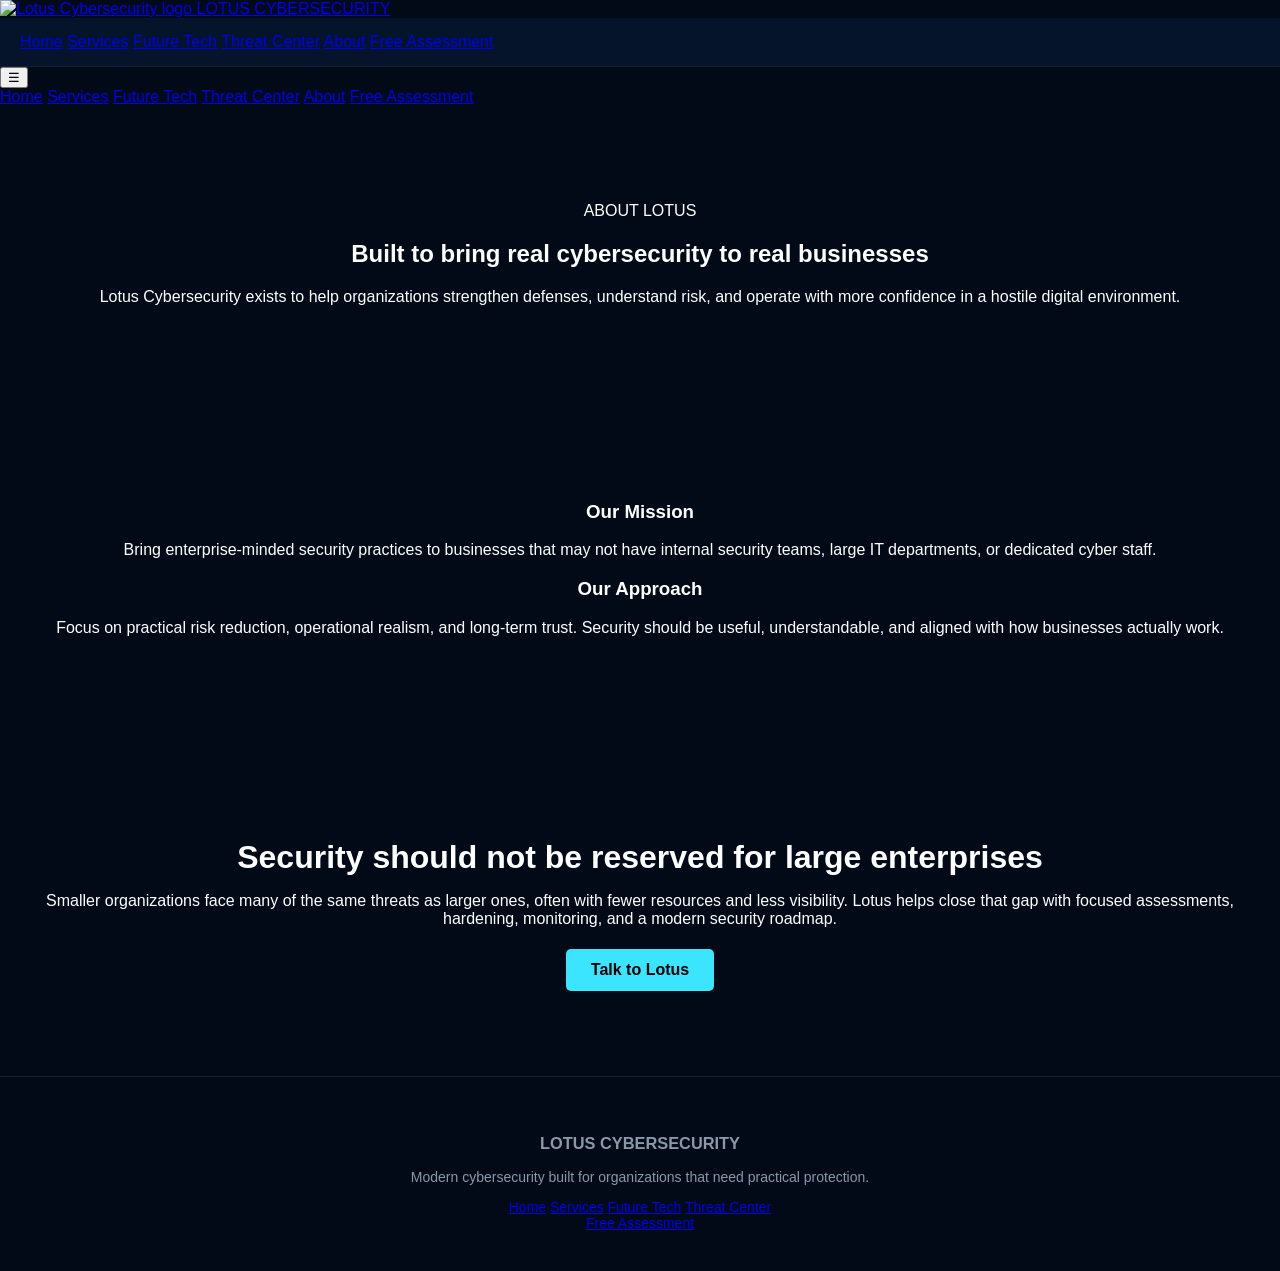
==== about.html @ b3752044 "Add about.html with company information" ====
<!DOCTYPE html>
<html lang="en">
<head>
  <meta charset="UTF-8" />
  <meta name="viewport" content="width=device-width, initial-scale=1.0" />
  <title>Lotus Cybersecurity | About</title>
  <link rel="stylesheet" href="style.css" />
</head>
<body>
  <div class="grid-bg"></div>

  <header class="site-header">
    <div class="container nav-wrap">
      <a href="index.html" class="brand">
        <img src="logo.png" alt="Lotus Cybersecurity logo" class="brand-logo" />
        <span>LOTUS CYBERSECURITY</span>
      </a>

      <nav class="site-nav">
        <a href="index.html">Home</a>
        <a href="services.html">Services</a>
        <a href="future-tech.html">Future Tech</a>
        <a href="threat-center.html">Threat Center</a>
        <a href="about.html" class="active">About</a>
        <a href="contact.html" class="nav-cta">Free Assessment</a>
      </nav>

      <button class="menu-toggle" id="menuToggle" aria-label="Toggle menu">☰</button>
    </div>

    <div class="mobile-nav" id="mobileNav">
      <a href="index.html">Home</a>
      <a href="services.html">Services</a>
      <a href="future-tech.html">Future Tech</a>
      <a href="threat-center.html">Threat Center</a>
      <a href="about.html">About</a>
      <a href="contact.html">Free Assessment</a>
    </div>
  </header>

  <main class="page-main">
    <section class="page-hero">
      <div class="container">
        <p class="eyebrow">ABOUT LOTUS</p>
        <h1>Built to bring real cybersecurity to real businesses</h1>
        <p class="page-copy">
          Lotus Cybersecurity exists to help organizations strengthen defenses, understand risk,
          and operate with more confidence in a hostile digital environment.
        </p>
      </div>
    </section>

    <section class="section">
      <div class="container card-grid two">
        <div class="glass info-card">
          <h3>Our Mission</h3>
          <p>
            Bring enterprise-minded security practices to businesses that may not have internal security teams,
            large IT departments, or dedicated cyber staff.
          </p>
        </div>

        <div class="glass info-card">
          <h3>Our Approach</h3>
          <p>
            Focus on practical risk reduction, operational realism, and long-term trust. Security should be useful,
            understandable, and aligned with how businesses actually work.
          </p>
        </div>
      </div>
    </section>

    <section class="section alt-section">
      <div class="container">
        <div class="glass cta-box">
          <h2>Security should not be reserved for large enterprises</h2>
          <p>
            Smaller organizations face many of the same threats as larger ones, often with fewer resources and less visibility.
            Lotus helps close that gap with focused assessments, hardening, monitoring, and a modern security roadmap.
          </p>
          <a href="contact.html" class="btn btn-primary">Talk to Lotus</a>
        </div>
      </div>
    </section>
  </main>

  <footer class="site-footer">
    <div class="container footer-grid">
      <div>
        <h3>LOTUS CYBERSECURITY</h3>
        <p>Modern cybersecurity built for organizations that need practical protection.</p>
      </div>
      <div>
        <a href="index.html">Home</a>
        <a href="services.html">Services</a>
        <a href="future-tech.html">Future Tech</a>
        <a href="threat-center.html">Threat Center</a>
      </div>
      <div>
        <a href="contact.html">Free Assessment</a>
      </div>
    </div>
  </footer>

  <script src="script.js"></script>
</body>
</html>
---- style.css ----
body{
margin:0;
font-family:Arial, Helvetica, sans-serif;
background:#020a17;
color:white;
}

canvas{
position:fixed;
top:0;
left:0;
z-index:-1;
}

nav{
background:#05142a;
padding:15px 20px;
border-bottom:1px solid #123;
}

.nav-container{
display:flex;
justify-content:space-between;
align-items:center;
max-width:1200px;
margin:auto;
}

.logo{
display:flex;
align-items:center;
gap:10px;
font-weight:bold;
}

.logo img{
width:40px;
}

.nav-links a{
margin-left:20px;
color:#9fdcff;
text-decoration:none;
font-size:15px;
}

.nav-links a:hover{
color:white;
}

.hero{
padding:120px 20px;
}

.hero-content{
display:flex;
align-items:center;
justify-content:center;
max-width:1200px;
margin:auto;
gap:60px;
flex-wrap:wrap;
}

.hero-text{
max-width:550px;
}

.hero h1{
font-size:50px;
margin-bottom:20px;
line-height:1.1;
}

.hero p{
font-size:20px;
color:#bcdcff;
line-height:1.6;
}

.hero-buttons{
margin-top:30px;
}

.hero-image img{
width:380px;
filter:drop-shadow(0 0 30px rgba(59,228,255,0.35));
}

.btn{
background:#3be4ff;
padding:12px 25px;
color:black;
text-decoration:none;
border-radius:5px;
margin:5px;
font-weight:bold;
display:inline-block;
}

.btn:hover{
background:#6ef0ff;
}

.btn-outline{
border:1px solid #3be4ff;
padding:12px 25px;
color:#3be4ff;
text-decoration:none;
border-radius:5px;
display:inline-block;
}

.btn-outline:hover{
background:#3be4ff;
color:black;
}

section{
padding:80px 20px;
text-align:center;
}

section h2{
font-size:32px;
margin-bottom:10px;
}

.cards{
display:flex;
flex-wrap:wrap;
justify-content:center;
gap:20px;
margin-top:40px;
}

.card{
background:#081b33;
padding:30px;
border-radius:10px;
width:280px;
border:1px solid rgba(100,200,255,0.05);
}

.card:hover{
border-color:#3be4ff;
transform:translateY(-5px);
}

.price{
font-size:28px;
color:#3be4ff;
margin:10px 0;
}

.card ul{
list-style:none;
padding:0;
margin-top:15px;
}

.card li{
margin:10px 0;
color:#bcdcff;
}

.blossom-text{
max-width:700px;
margin:auto;
color:#a9cfff;
line-height:1.6;
}

.blossom-img img{
width:340px;
margin-top:40px;
filter:drop-shadow(0 0 30px rgba(255,150,255,0.35));
}

footer{
padding:40px;
text-align:center;
color:#89a;
font-size:14px;
border-top:1px solid #123;
}

@media (max-width:900px){

.hero-content{
flex-direction:column;
text-align:center;
}

.hero h1{
font-size:36px;
}

.hero-image img{
width:280px;
}

.cards{
flex-direction:column;
align-items:center;
}

}
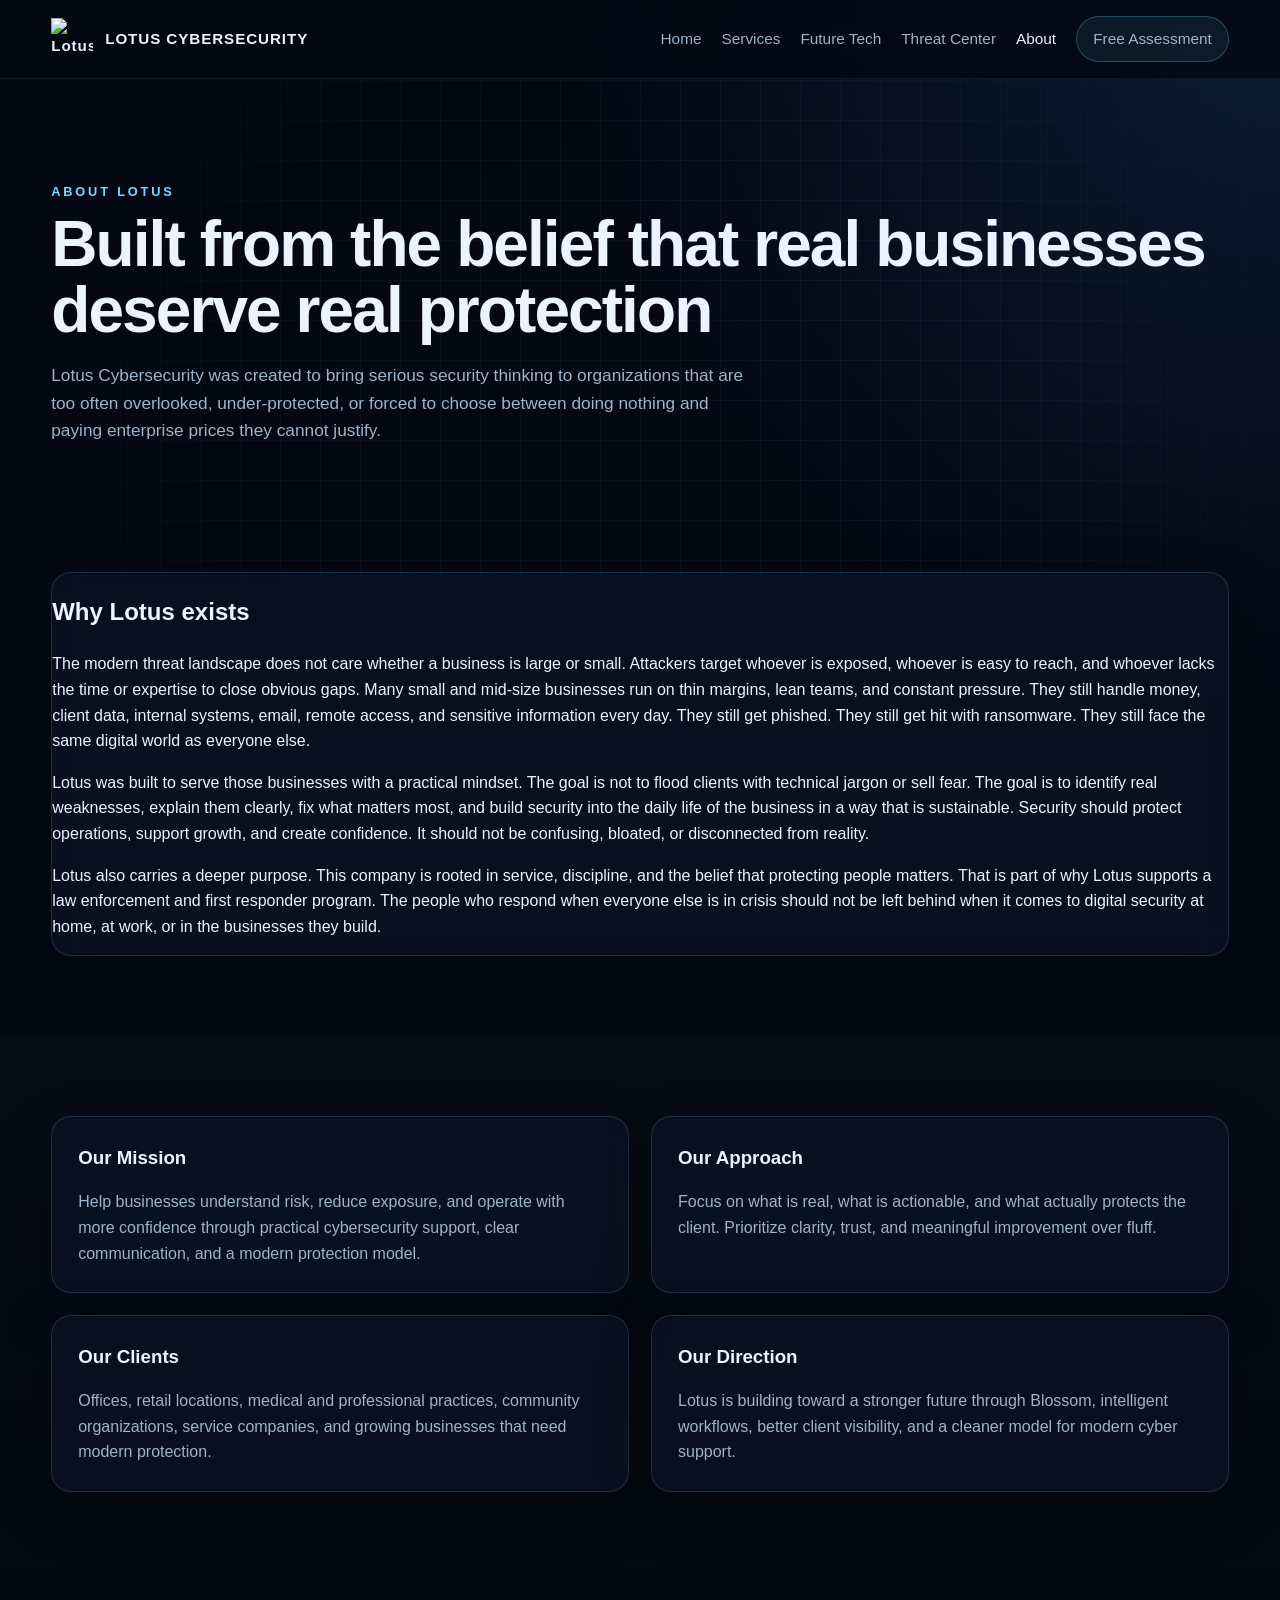
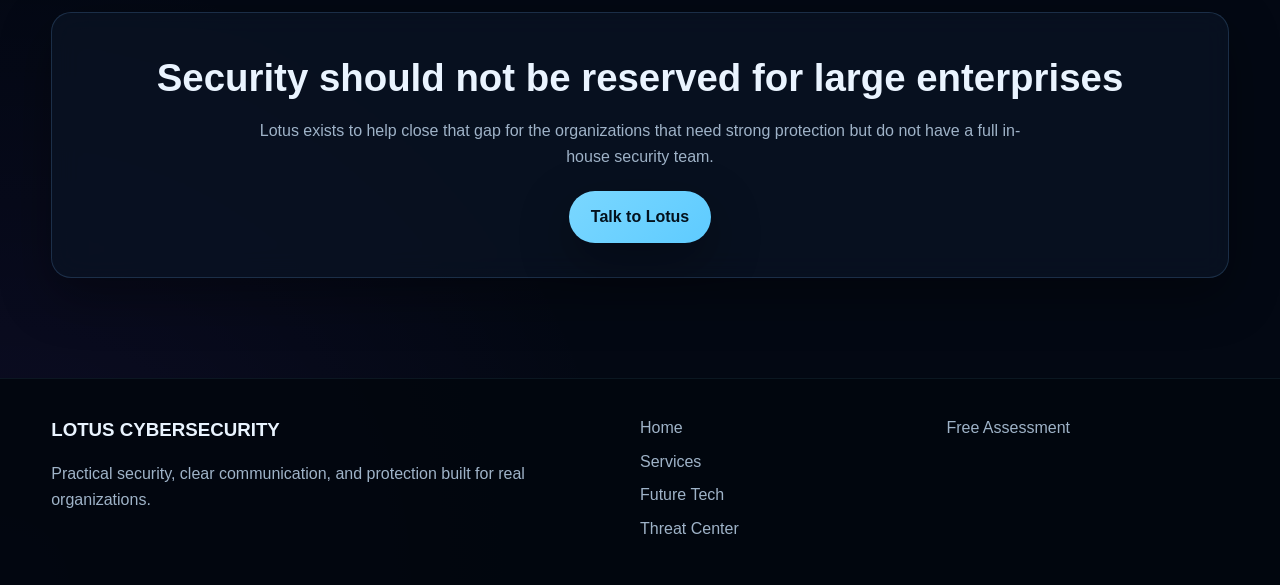
==== commit 54c19a30: "Revise About page content for clarity and focus Updated the content and structure of the About page " ====
--- a/about.html
+++ b/about.html
@@ -4,6 +4,7 @@
   <meta charset="UTF-8" />
   <meta name="viewport" content="width=device-width, initial-scale=1.0" />
   <title>Lotus Cybersecurity | About</title>
+  <meta name="description" content="About Lotus Cybersecurity, our mission, our approach, and why this company was built." />
   <link rel="stylesheet" href="style.css" />
 </head>
 <body>
@@ -42,41 +43,79 @@
     <section class="page-hero">
       <div class="container">
         <p class="eyebrow">ABOUT LOTUS</p>
-        <h1>Built to bring real cybersecurity to real businesses</h1>
+        <h1>Built from the belief that real businesses deserve real protection</h1>
         <p class="page-copy">
-          Lotus Cybersecurity exists to help organizations strengthen defenses, understand risk,
-          and operate with more confidence in a hostile digital environment.
+          Lotus Cybersecurity was created to bring serious security thinking to organizations that are too often overlooked,
+          under-protected, or forced to choose between doing nothing and paying enterprise prices they cannot justify.
         </p>
       </div>
     </section>
 
     <section class="section">
+      <div class="container">
+        <div class="glass about-story">
+          <h2>Why Lotus exists</h2>
+          <p>
+            The modern threat landscape does not care whether a business is large or small. Attackers target whoever is exposed,
+            whoever is easy to reach, and whoever lacks the time or expertise to close obvious gaps. Many small and mid-size businesses
+            run on thin margins, lean teams, and constant pressure. They still handle money, client data, internal systems, email,
+            remote access, and sensitive information every day. They still get phished. They still get hit with ransomware.
+            They still face the same digital world as everyone else.
+          </p>
+          <p>
+            Lotus was built to serve those businesses with a practical mindset. The goal is not to flood clients with technical jargon
+            or sell fear. The goal is to identify real weaknesses, explain them clearly, fix what matters most, and build security into
+            the daily life of the business in a way that is sustainable. Security should protect operations, support growth, and create confidence.
+            It should not be confusing, bloated, or disconnected from reality.
+          </p>
+          <p>
+            Lotus also carries a deeper purpose. This company is rooted in service, discipline, and the belief that protecting people matters.
+            That is part of why Lotus supports a law enforcement and first responder program. The people who respond when everyone else is in crisis
+            should not be left behind when it comes to digital security at home, at work, or in the businesses they build.
+          </p>
+        </div>
+      </div>
+    </section>
+
+    <section class="section alt-section">
       <div class="container card-grid two">
         <div class="glass info-card">
           <h3>Our Mission</h3>
           <p>
-            Bring enterprise-minded security practices to businesses that may not have internal security teams,
-            large IT departments, or dedicated cyber staff.
+            Help businesses understand risk, reduce exposure, and operate with more confidence through practical cybersecurity support,
+            clear communication, and a modern protection model.
           </p>
         </div>
 
         <div class="glass info-card">
           <h3>Our Approach</h3>
           <p>
-            Focus on practical risk reduction, operational realism, and long-term trust. Security should be useful,
-            understandable, and aligned with how businesses actually work.
+            Focus on what is real, what is actionable, and what actually protects the client. Prioritize clarity, trust, and meaningful improvement over fluff.
+          </p>
+        </div>
+
+        <div class="glass info-card">
+          <h3>Our Clients</h3>
+          <p>
+            Offices, retail locations, medical and professional practices, community organizations, service companies, and growing businesses that need modern protection.
+          </p>
+        </div>
+
+        <div class="glass info-card">
+          <h3>Our Direction</h3>
+          <p>
+            Lotus is building toward a stronger future through Blossom, intelligent workflows, better client visibility, and a cleaner model for modern cyber support.
           </p>
         </div>
       </div>
     </section>
 
-    <section class="section alt-section">
+    <section class="section cta-section">
       <div class="container">
         <div class="glass cta-box">
           <h2>Security should not be reserved for large enterprises</h2>
           <p>
-            Smaller organizations face many of the same threats as larger ones, often with fewer resources and less visibility.
-            Lotus helps close that gap with focused assessments, hardening, monitoring, and a modern security roadmap.
+            Lotus exists to help close that gap for the organizations that need strong protection but do not have a full in-house security team.
           </p>
           <a href="contact.html" class="btn btn-primary">Talk to Lotus</a>
         </div>
@@ -88,7 +127,7 @@
     <div class="container footer-grid">
       <div>
         <h3>LOTUS CYBERSECURITY</h3>
-        <p>Modern cybersecurity built for organizations that need practical protection.</p>
+        <p>Practical security, clear communication, and protection built for real organizations.</p>
       </div>
       <div>
         <a href="index.html">Home</a>
--- a/style.css
+++ b/style.css
@@ -1,208 +1,585 @@
+:root{
+  --bg:#030813;
+  --bg-soft:#07111f;
+  --panel:rgba(10,20,36,0.72);
+  --panel-strong:rgba(8,16,30,0.88);
+  --border:rgba(116, 190, 255, 0.18);
+  --text:#eaf4ff;
+  --muted:#9fb3c8;
+  --primary:#7ad7ff;
+  --primary-strong:#5ecbff;
+  --glow:0 0 25px rgba(122,215,255,0.22);
+  --radius:20px;
+  --shadow:0 18px 50px rgba(0,0,0,0.35);
+}
+
+*{
+  box-sizing:border-box;
+}
+
+html{
+  scroll-behavior:smooth;
+}
+
 body{
-margin:0;
-font-family:Arial, Helvetica, sans-serif;
-background:#020a17;
-color:white;
-}
-
-canvas{
-position:fixed;
-top:0;
-left:0;
-z-index:-1;
-}
-
-nav{
-background:#05142a;
-padding:15px 20px;
-border-bottom:1px solid #123;
-}
-
-.nav-container{
-display:flex;
-justify-content:space-between;
-align-items:center;
-max-width:1200px;
-margin:auto;
-}
-
-.logo{
-display:flex;
-align-items:center;
-gap:10px;
-font-weight:bold;
-}
-
-.logo img{
-width:40px;
-}
-
-.nav-links a{
-margin-left:20px;
-color:#9fdcff;
-text-decoration:none;
-font-size:15px;
-}
-
-.nav-links a:hover{
-color:white;
+  margin:0;
+  font-family:Arial, Helvetica, sans-serif;
+  color:var(--text);
+  background:
+    radial-gradient(circle at top right, rgba(71, 168, 255, 0.12), transparent 28%),
+    radial-gradient(circle at bottom left, rgba(132, 71, 255, 0.08), transparent 25%),
+    var(--bg);
+  line-height:1.6;
+  position:relative;
+  overflow-x:hidden;
+}
+
+.grid-bg{
+  position:fixed;
+  inset:0;
+  background-image:
+    linear-gradient(rgba(122,215,255,0.05) 1px, transparent 1px),
+    linear-gradient(90deg, rgba(122,215,255,0.05) 1px, transparent 1px);
+  background-size:40px 40px;
+  mask-image:radial-gradient(circle at center, black 35%, transparent 100%);
+  pointer-events:none;
+  z-index:0;
+}
+
+.container{
+  width:min(1180px, 92%);
+  margin:0 auto;
+  position:relative;
+  z-index:1;
+}
+
+a{
+  color:inherit;
+  text-decoration:none;
+}
+
+img{
+  max-width:100%;
+  display:block;
+}
+
+.site-header{
+  position:sticky;
+  top:0;
+  z-index:1000;
+  background:rgba(3, 8, 19, 0.8);
+  backdrop-filter:blur(12px);
+  border-bottom:1px solid rgba(122,215,255,0.08);
+}
+
+.nav-wrap{
+  display:flex;
+  align-items:center;
+  justify-content:space-between;
+  min-height:78px;
+  gap:20px;
+}
+
+.brand{
+  display:flex;
+  align-items:center;
+  gap:12px;
+  font-weight:700;
+  letter-spacing:0.06em;
+  font-size:0.95rem;
+}
+
+.brand-logo{
+  width:42px;
+  height:42px;
+  object-fit:contain;
+}
+
+.site-nav{
+  display:flex;
+  align-items:center;
+  gap:20px;
+}
+
+.site-nav a{
+  color:var(--muted);
+  transition:0.25s ease;
+  font-size:0.96rem;
+}
+
+.site-nav a:hover,
+.site-nav a.active{
+  color:var(--text);
+}
+
+.nav-cta{
+  padding:10px 16px;
+  border:1px solid rgba(122,215,255,0.25);
+  border-radius:999px;
+  background:rgba(122,215,255,0.08);
+}
+
+.menu-toggle{
+  display:none;
+  background:none;
+  border:none;
+  color:var(--text);
+  font-size:1.7rem;
+  cursor:pointer;
+}
+
+.mobile-nav{
+  display:none;
+  flex-direction:column;
+  padding:0 4% 18px;
+  background:rgba(3,8,19,0.95);
+}
+
+.mobile-nav a{
+  padding:12px 0;
+  border-bottom:1px solid rgba(122,215,255,0.08);
+  color:var(--muted);
 }
 
 .hero{
-padding:120px 20px;
-}
-
-.hero-content{
-display:flex;
-align-items:center;
-justify-content:center;
-max-width:1200px;
-margin:auto;
-gap:60px;
-flex-wrap:wrap;
-}
-
-.hero-text{
-max-width:550px;
-}
-
-.hero h1{
-font-size:50px;
-margin-bottom:20px;
-line-height:1.1;
-}
-
-.hero p{
-font-size:20px;
-color:#bcdcff;
-line-height:1.6;
-}
-
-.hero-buttons{
-margin-top:30px;
-}
-
-.hero-image img{
-width:380px;
-filter:drop-shadow(0 0 30px rgba(59,228,255,0.35));
+  padding:100px 0 70px;
+}
+
+.hero-grid{
+  display:grid;
+  grid-template-columns:1.05fr 0.95fr;
+  gap:42px;
+  align-items:center;
+}
+
+.hero-text h1,
+.page-hero h1{
+  font-size:clamp(2.5rem, 5vw, 4.4rem);
+  line-height:1.03;
+  margin:0 0 18px;
+  letter-spacing:-0.03em;
+}
+
+.hero-copy,
+.page-copy{
+  color:var(--muted);
+  font-size:1.08rem;
+  max-width:700px;
+}
+
+.eyebrow{
+  color:var(--primary);
+  text-transform:uppercase;
+  letter-spacing:0.22em;
+  font-size:0.8rem;
+  margin-bottom:10px;
+  font-weight:700;
+}
+
+.hero-actions,
+.center-wrap{
+  margin-top:28px;
+}
+
+.hero-actions{
+  display:flex;
+  flex-wrap:wrap;
+  gap:14px;
 }
 
 .btn{
-background:#3be4ff;
-padding:12px 25px;
-color:black;
-text-decoration:none;
-border-radius:5px;
-margin:5px;
-font-weight:bold;
-display:inline-block;
-}
-
-.btn:hover{
-background:#6ef0ff;
-}
-
-.btn-outline{
-border:1px solid #3be4ff;
-padding:12px 25px;
-color:#3be4ff;
-text-decoration:none;
-border-radius:5px;
-display:inline-block;
-}
-
-.btn-outline:hover{
-background:#3be4ff;
-color:black;
-}
-
-section{
-padding:80px 20px;
-text-align:center;
-}
-
-section h2{
-font-size:32px;
-margin-bottom:10px;
-}
-
-.cards{
-display:flex;
-flex-wrap:wrap;
-justify-content:center;
-gap:20px;
-margin-top:40px;
-}
-
-.card{
-background:#081b33;
-padding:30px;
-border-radius:10px;
-width:280px;
-border:1px solid rgba(100,200,255,0.05);
-}
-
-.card:hover{
-border-color:#3be4ff;
-transform:translateY(-5px);
-}
-
-.price{
-font-size:28px;
-color:#3be4ff;
-margin:10px 0;
-}
-
-.card ul{
-list-style:none;
-padding:0;
-margin-top:15px;
-}
-
-.card li{
-margin:10px 0;
-color:#bcdcff;
-}
-
-.blossom-text{
-max-width:700px;
-margin:auto;
-color:#a9cfff;
-line-height:1.6;
-}
-
-.blossom-img img{
-width:340px;
-margin-top:40px;
-filter:drop-shadow(0 0 30px rgba(255,150,255,0.35));
-}
-
-footer{
-padding:40px;
-text-align:center;
-color:#89a;
-font-size:14px;
-border-top:1px solid #123;
-}
-
-@media (max-width:900px){
-
-.hero-content{
-flex-direction:column;
-text-align:center;
-}
-
-.hero h1{
-font-size:36px;
-}
-
-.hero-image img{
-width:280px;
-}
-
-.cards{
-flex-direction:column;
-align-items:center;
-}
-
-}
+  display:inline-flex;
+  align-items:center;
+  justify-content:center;
+  padding:13px 22px;
+  border-radius:999px;
+  font-weight:700;
+  transition:0.25s ease;
+  box-shadow:var(--shadow);
+}
+
+.btn-primary{
+  background:linear-gradient(135deg, var(--primary), var(--primary-strong));
+  color:#03111d;
+}
+
+.btn-primary:hover{
+  transform:translateY(-2px);
+  filter:brightness(1.06);
+}
+
+.btn-secondary{
+  border:1px solid rgba(122,215,255,0.24);
+  background:rgba(255,255,255,0.04);
+  color:var(--text);
+}
+
+.btn-secondary:hover{
+  transform:translateY(-2px);
+  background:rgba(255,255,255,0.07);
+}
+
+.glass{
+  background:var(--panel);
+  border:1px solid var(--border);
+  border-radius:var(--radius);
+  backdrop-filter:blur(14px);
+  box-shadow:var(--shadow);
+}
+
+.glow-border{
+  box-shadow:var(--shadow), var(--glow);
+}
+
+.hero-image-shell{
+  padding:14px;
+}
+
+.hero-image,
+.future-image{
+  width:100%;
+  border-radius:16px;
+  object-fit:cover;
+}
+
+.hero-stats{
+  display:flex;
+  flex-wrap:wrap;
+  gap:14px;
+  margin-top:32px;
+}
+
+.stat-card{
+  min-width:130px;
+  padding:16px;
+}
+
+.stat-number{
+  display:block;
+  font-size:1.35rem;
+  font-weight:700;
+}
+
+.stat-label{
+  display:block;
+  color:var(--muted);
+  font-size:0.95rem;
+}
+
+.section{
+  padding:80px 0;
+}
+
+.alt-section{
+  background:linear-gradient(180deg, rgba(255,255,255,0.015), rgba(255,255,255,0.005));
+}
+
+.section-head{
+  max-width:800px;
+  margin-bottom:34px;
+}
+
+.section-head h2{
+  margin:0 0 12px;
+  font-size:clamp(2rem, 3vw, 2.9rem);
+  line-height:1.12;
+}
+
+.section-head p{
+  color:var(--muted);
+  margin:0;
+}
+
+.card-grid{
+  display:grid;
+  gap:22px;
+}
+
+.card-grid.two{
+  grid-template-columns:repeat(2, minmax(0, 1fr));
+}
+
+.card-grid.three{
+  grid-template-columns:repeat(3, minmax(0, 1fr));
+}
+
+.info-card,
+.service-card,
+.preview-card{
+  padding:26px;
+}
+
+.info-card h3,
+.service-card h3,
+.preview-card h2,
+.preview-card h3{
+  margin-top:0;
+  margin-bottom:10px;
+}
+
+.info-card p,
+.service-card p,
+.preview-card p{
+  color:var(--muted);
+  margin-bottom:0;
+}
+
+.pill-grid{
+  display:flex;
+  flex-wrap:wrap;
+  gap:14px;
+}
+
+.pill{
+  padding:14px 18px;
+  border-radius:999px;
+  color:var(--text);
+}
+
+.preview-grid{
+  display:grid;
+  grid-template-columns:repeat(2, minmax(0, 1fr));
+  gap:22px;
+}
+
+.cta-section{
+  padding-top:40px;
+  padding-bottom:100px;
+}
+
+.cta-box{
+  padding:34px;
+  text-align:center;
+}
+
+.cta-box h2{
+  margin-top:0;
+  margin-bottom:10px;
+  font-size:clamp(2rem, 3vw, 3rem);
+}
+
+.cta-box p{
+  color:var(--muted);
+  max-width:780px;
+  margin:0 auto 22px;
+}
+
+.page-main{
+  padding-top:10px;
+}
+
+.page-hero{
+  padding:80px 0 30px;
+}
+
+.page-hero-split{
+  padding-bottom:30px;
+}
+
+.split-grid{
+  display:grid;
+  grid-template-columns:1fr 1fr;
+  gap:30px;
+  align-items:center;
+}
+
+.future-image-wrap{
+  padding:14px;
+}
+
+.map-card{
+  padding:26px;
+}
+
+.map-header{
+  display:flex;
+  align-items:center;
+  justify-content:space-between;
+  gap:20px;
+  flex-wrap:wrap;
+  margin-bottom:22px;
+}
+
+.map-header h2{
+  margin:0 0 6px;
+}
+
+.map-header p{
+  margin:0;
+  color:var(--muted);
+}
+
+.map-placeholder{
+  position:relative;
+  min-height:420px;
+  border-radius:18px;
+  overflow:hidden;
+  background:
+    radial-gradient(circle at 20% 30%, rgba(122,215,255,0.15), transparent 18%),
+    radial-gradient(circle at 70% 40%, rgba(122,215,255,0.10), transparent 16%),
+    radial-gradient(circle at 50% 75%, rgba(122,215,255,0.12), transparent 18%),
+    linear-gradient(180deg, rgba(0,0,0,0.15), rgba(0,0,0,0.35)),
+    #06101d;
+  border:1px solid rgba(122,215,255,0.1);
+}
+
+.map-dots{
+  position:absolute;
+  inset:0;
+  background-image:radial-gradient(rgba(122,215,255,0.5) 1.2px, transparent 1.2px);
+  background-size:26px 26px;
+  opacity:0.12;
+}
+
+.scanner-line{
+  position:absolute;
+  top:-20%;
+  left:0;
+  width:100%;
+  height:90px;
+  background:linear-gradient(180deg, rgba(122,215,255,0), rgba(122,215,255,0.18), rgba(122,215,255,0));
+  animation:scan 4s linear infinite;
+}
+
+.map-overlay-text{
+  position:absolute;
+  inset:auto 0 20px 0;
+  text-align:center;
+  letter-spacing:0.3em;
+  color:rgba(234,244,255,0.7);
+  font-size:0.82rem;
+  font-weight:700;
+}
+
+.form-wrap{
+  max-width:900px;
+}
+
+.contact-form{
+  padding:28px;
+}
+
+.form-grid{
+  display:grid;
+  grid-template-columns:repeat(2, 1fr);
+  gap:20px;
+  margin-bottom:20px;
+}
+
+.full-width{
+  grid-column:1 / -1;
+}
+
+label{
+  display:block;
+  margin-bottom:8px;
+  font-weight:700;
+}
+
+input,
+textarea{
+  width:100%;
+  border:1px solid rgba(122,215,255,0.14);
+  border-radius:14px;
+  background:rgba(255,255,255,0.04);
+  color:var(--text);
+  padding:14px 15px;
+  font:inherit;
+}
+
+input::placeholder,
+textarea::placeholder{
+  color:#8094ab;
+}
+
+input:focus,
+textarea:focus{
+  outline:none;
+  border-color:rgba(122,215,255,0.5);
+  box-shadow:0 0 0 4px rgba(122,215,255,0.08);
+}
+
+.site-footer{
+  border-top:1px solid rgba(122,215,255,0.08);
+  background:rgba(2, 6, 14, 0.9);
+  padding:36px 0;
+}
+
+.footer-grid{
+  display:grid;
+  grid-template-columns:2fr 1fr 1fr;
+  gap:24px;
+}
+
+.footer-grid h3,
+.footer-grid h4{
+  margin-top:0;
+  margin-bottom:10px;
+}
+
+.footer-grid p,
+.footer-grid a{
+  color:var(--muted);
+  display:block;
+  margin-bottom:8px;
+}
+
+@keyframes scan{
+  0%{
+    top:-25%;
+  }
+  100%{
+    top:100%;
+  }
+}
+
+@media (max-width: 980px){
+  .hero-grid,
+  .split-grid,
+  .preview-grid,
+  .card-grid.three,
+  .card-grid.two,
+  .footer-grid{
+    grid-template-columns:1fr;
+  }
+
+  .site-nav{
+    display:none;
+  }
+
+  .menu-toggle{
+    display:block;
+  }
+
+  .mobile-nav.show{
+    display:flex;
+  }
+}
+
+@media (max-width: 640px){
+  .hero{
+    padding-top:70px;
+  }
+
+  .hero-actions{
+    flex-direction:column;
+    align-items:flex-start;
+  }
+
+  .form-grid{
+    grid-template-columns:1fr;
+  }
+
+  .brand span{
+    font-size:0.82rem;
+  }
+
+  .cta-box,
+  .info-card,
+  .service-card,
+  .preview-card,
+  .map-card,
+  .contact-form{
+    padding:22px;
+  }
+}
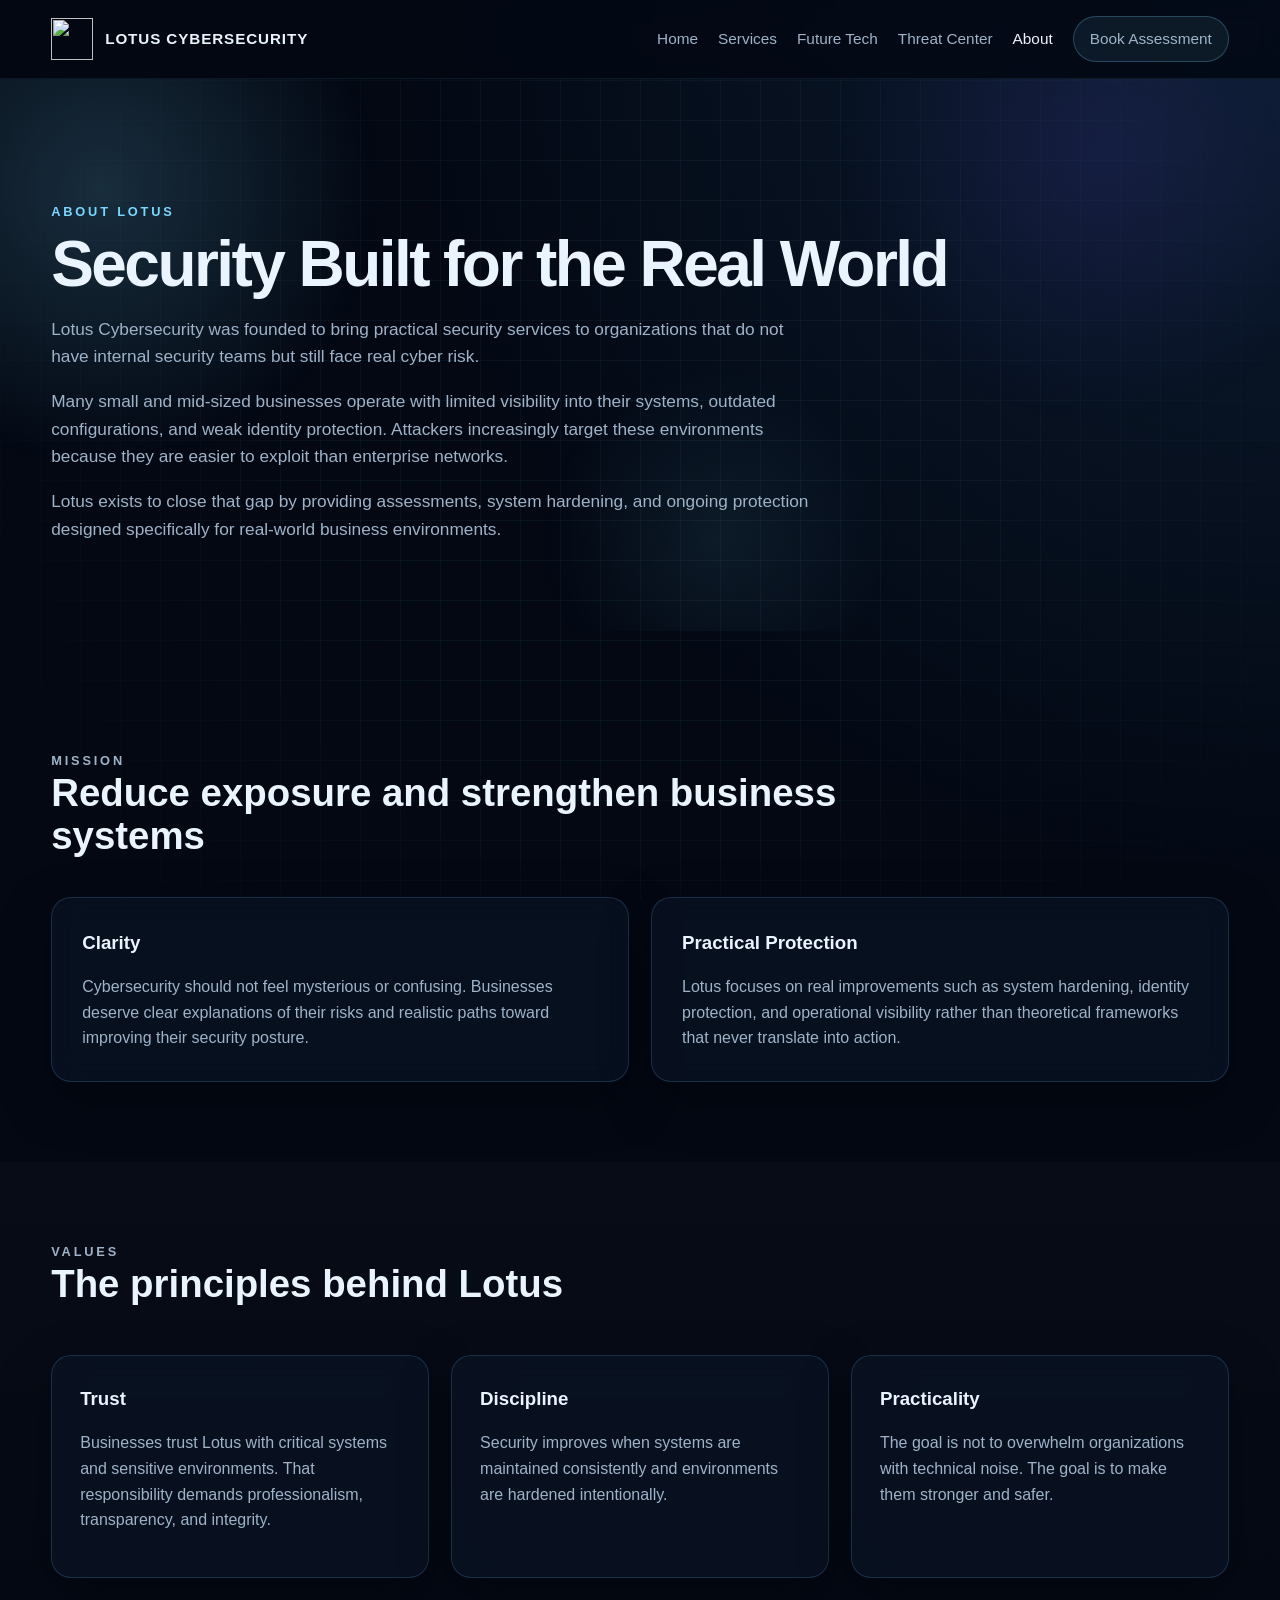
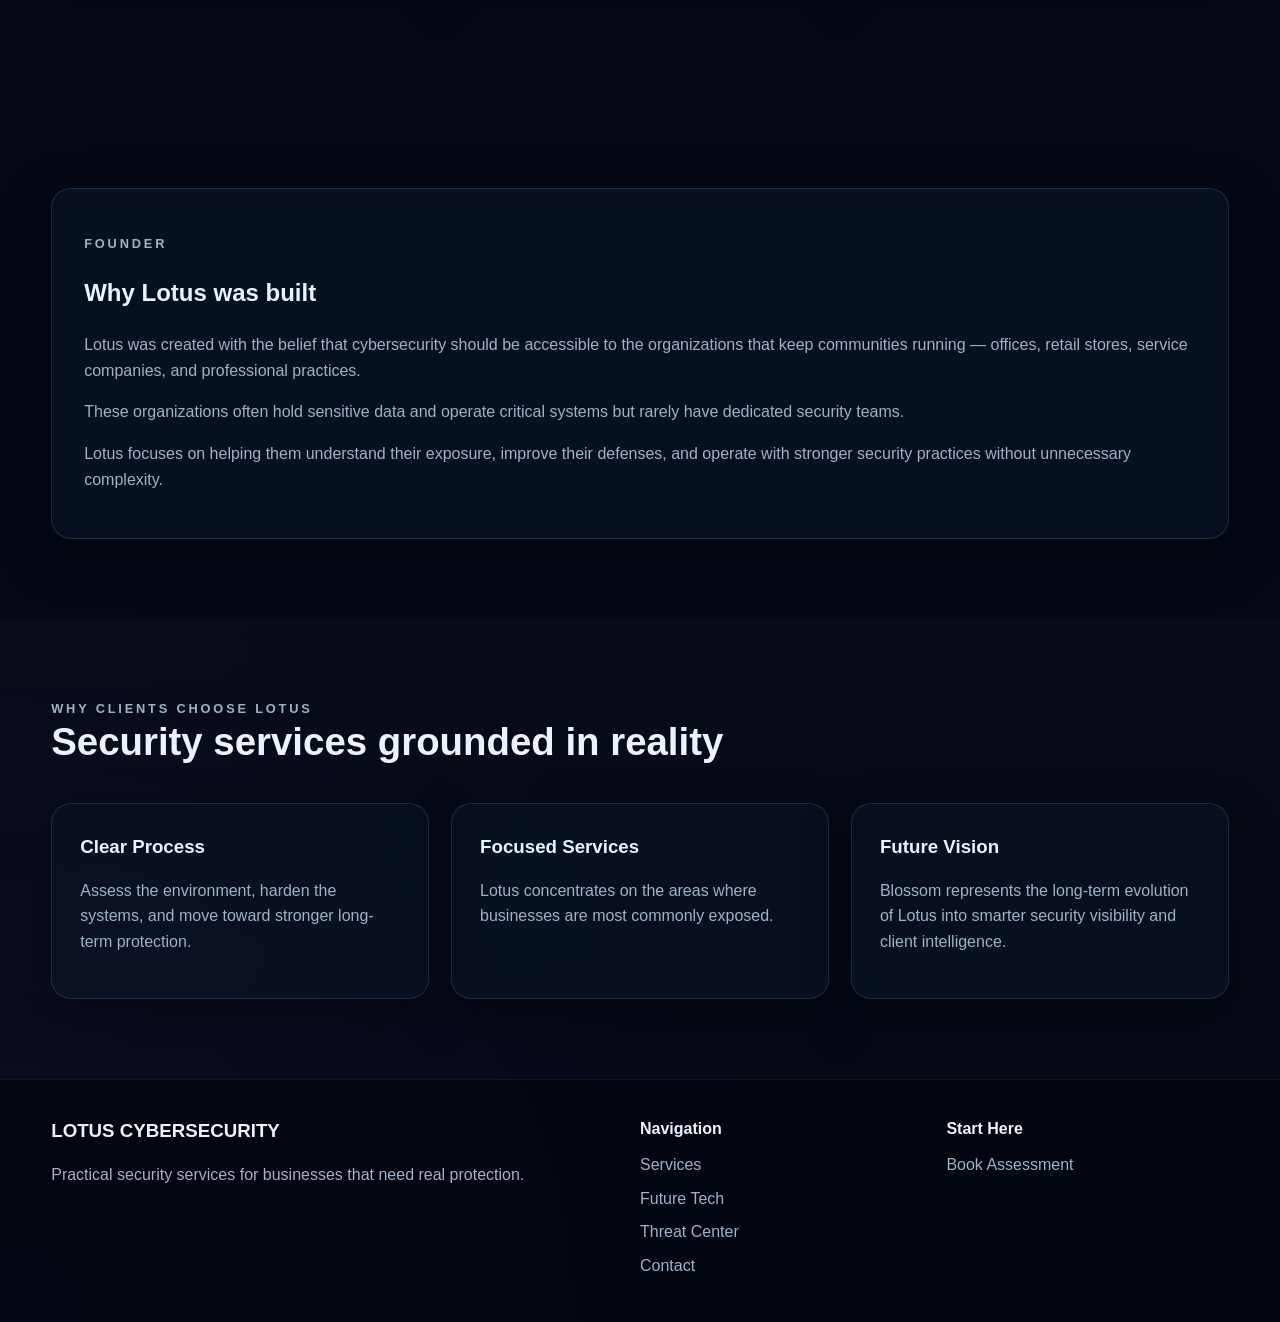
==== commit c375ff35: "Revise about.html for improved content and structure Updated the about.html file with new meta descr" ====
--- a/about.html
+++ b/about.html
@@ -1,146 +1,384 @@
 <!DOCTYPE html>
 <html lang="en">
 <head>
-  <meta charset="UTF-8" />
-  <meta name="viewport" content="width=device-width, initial-scale=1.0" />
-  <title>Lotus Cybersecurity | About</title>
-  <meta name="description" content="About Lotus Cybersecurity, our mission, our approach, and why this company was built." />
-  <link rel="stylesheet" href="style.css" />
+<meta charset="UTF-8">
+<meta name="viewport" content="width=device-width, initial-scale=1.0">
+
+<title>Lotus Cybersecurity | About</title>
+
+<meta name="description" content="About Lotus Cybersecurity and the mission behind building practical security for real businesses." />
+
+<link rel="stylesheet" href="style.css">
+
+<style>
+
+.about-hero{
+padding:110px 0 70px;
+position:relative;
+overflow:hidden;
+}
+
+.about-hero::before{
+content:"";
+position:absolute;
+inset:-10%;
+background:
+radial-gradient(circle at 15% 25%, rgba(122,215,255,0.18), transparent 20%),
+radial-gradient(circle at 80% 20%, rgba(111,90,255,0.12), transparent 20%),
+radial-gradient(circle at 55% 78%, rgba(122,215,255,0.08), transparent 18%);
+pointer-events:none;
+}
+
+.about-hero h1{
+margin:0 0 18px;
+font-size:clamp(2.8rem,5vw,4.6rem);
+letter-spacing:-0.04em;
+line-height:1.02;
+}
+
+.about-copy{
+color:var(--muted);
+font-size:1.08rem;
+max-width:760px;
+}
+
+.mission-section{
+margin-top:40px;
+}
+
+.mission-grid{
+display:grid;
+grid-template-columns:1fr 1fr;
+gap:22px;
+margin-top:40px;
+}
+
+.mission-card{
+padding:30px;
+}
+
+.mission-card h3{
+margin-top:0;
+margin-bottom:12px;
+}
+
+.mission-card p{
+color:var(--muted);
+margin-bottom:0;
+}
+
+.values-grid{
+margin-top:50px;
+display:grid;
+grid-template-columns:repeat(3,1fr);
+gap:22px;
+}
+
+.value-card{
+padding:28px;
+}
+
+.value-card h3{
+margin-top:0;
+margin-bottom:10px;
+}
+
+.value-card p{
+color:var(--muted);
+}
+
+.founder-section{
+margin-top:50px;
+}
+
+.founder-box{
+padding:32px;
+}
+
+.founder-box p{
+color:var(--muted);
+margin-bottom:14px;
+}
+
+.trust-grid{
+margin-top:40px;
+display:grid;
+grid-template-columns:repeat(3,1fr);
+gap:22px;
+}
+
+.trust-box{
+padding:28px;
+}
+
+.trust-box h3{
+margin-top:0;
+margin-bottom:10px;
+}
+
+.trust-box p{
+color:var(--muted);
+}
+
+@media(max-width:900px){
+
+.mission-grid,
+.values-grid,
+.trust-grid{
+grid-template-columns:1fr;
+}
+
+}
+
+</style>
+
 </head>
+
 <body>
-  <div class="grid-bg"></div>
-
-  <header class="site-header">
-    <div class="container nav-wrap">
-      <a href="index.html" class="brand">
-        <img src="logo.png" alt="Lotus Cybersecurity logo" class="brand-logo" />
-        <span>LOTUS CYBERSECURITY</span>
-      </a>
-
-      <nav class="site-nav">
-        <a href="index.html">Home</a>
-        <a href="services.html">Services</a>
-        <a href="future-tech.html">Future Tech</a>
-        <a href="threat-center.html">Threat Center</a>
-        <a href="about.html" class="active">About</a>
-        <a href="contact.html" class="nav-cta">Free Assessment</a>
-      </nav>
-
-      <button class="menu-toggle" id="menuToggle" aria-label="Toggle menu">☰</button>
-    </div>
-
-    <div class="mobile-nav" id="mobileNav">
-      <a href="index.html">Home</a>
-      <a href="services.html">Services</a>
-      <a href="future-tech.html">Future Tech</a>
-      <a href="threat-center.html">Threat Center</a>
-      <a href="about.html">About</a>
-      <a href="contact.html">Free Assessment</a>
-    </div>
-  </header>
-
-  <main class="page-main">
-    <section class="page-hero">
-      <div class="container">
-        <p class="eyebrow">ABOUT LOTUS</p>
-        <h1>Built from the belief that real businesses deserve real protection</h1>
-        <p class="page-copy">
-          Lotus Cybersecurity was created to bring serious security thinking to organizations that are too often overlooked,
-          under-protected, or forced to choose between doing nothing and paying enterprise prices they cannot justify.
-        </p>
-      </div>
-    </section>
-
-    <section class="section">
-      <div class="container">
-        <div class="glass about-story">
-          <h2>Why Lotus exists</h2>
-          <p>
-            The modern threat landscape does not care whether a business is large or small. Attackers target whoever is exposed,
-            whoever is easy to reach, and whoever lacks the time or expertise to close obvious gaps. Many small and mid-size businesses
-            run on thin margins, lean teams, and constant pressure. They still handle money, client data, internal systems, email,
-            remote access, and sensitive information every day. They still get phished. They still get hit with ransomware.
-            They still face the same digital world as everyone else.
-          </p>
-          <p>
-            Lotus was built to serve those businesses with a practical mindset. The goal is not to flood clients with technical jargon
-            or sell fear. The goal is to identify real weaknesses, explain them clearly, fix what matters most, and build security into
-            the daily life of the business in a way that is sustainable. Security should protect operations, support growth, and create confidence.
-            It should not be confusing, bloated, or disconnected from reality.
-          </p>
-          <p>
-            Lotus also carries a deeper purpose. This company is rooted in service, discipline, and the belief that protecting people matters.
-            That is part of why Lotus supports a law enforcement and first responder program. The people who respond when everyone else is in crisis
-            should not be left behind when it comes to digital security at home, at work, or in the businesses they build.
-          </p>
-        </div>
-      </div>
-    </section>
-
-    <section class="section alt-section">
-      <div class="container card-grid two">
-        <div class="glass info-card">
-          <h3>Our Mission</h3>
-          <p>
-            Help businesses understand risk, reduce exposure, and operate with more confidence through practical cybersecurity support,
-            clear communication, and a modern protection model.
-          </p>
-        </div>
-
-        <div class="glass info-card">
-          <h3>Our Approach</h3>
-          <p>
-            Focus on what is real, what is actionable, and what actually protects the client. Prioritize clarity, trust, and meaningful improvement over fluff.
-          </p>
-        </div>
-
-        <div class="glass info-card">
-          <h3>Our Clients</h3>
-          <p>
-            Offices, retail locations, medical and professional practices, community organizations, service companies, and growing businesses that need modern protection.
-          </p>
-        </div>
-
-        <div class="glass info-card">
-          <h3>Our Direction</h3>
-          <p>
-            Lotus is building toward a stronger future through Blossom, intelligent workflows, better client visibility, and a cleaner model for modern cyber support.
-          </p>
-        </div>
-      </div>
-    </section>
-
-    <section class="section cta-section">
-      <div class="container">
-        <div class="glass cta-box">
-          <h2>Security should not be reserved for large enterprises</h2>
-          <p>
-            Lotus exists to help close that gap for the organizations that need strong protection but do not have a full in-house security team.
-          </p>
-          <a href="contact.html" class="btn btn-primary">Talk to Lotus</a>
-        </div>
-      </div>
-    </section>
-  </main>
-
-  <footer class="site-footer">
-    <div class="container footer-grid">
-      <div>
-        <h3>LOTUS CYBERSECURITY</h3>
-        <p>Practical security, clear communication, and protection built for real organizations.</p>
-      </div>
-      <div>
-        <a href="index.html">Home</a>
-        <a href="services.html">Services</a>
-        <a href="future-tech.html">Future Tech</a>
-        <a href="threat-center.html">Threat Center</a>
-      </div>
-      <div>
-        <a href="contact.html">Free Assessment</a>
-      </div>
-    </div>
-  </footer>
-
-  <script src="script.js"></script>
+
+<div class="grid-bg"></div>
+
+<header class="site-header">
+<div class="container nav-wrap">
+
+<a href="index.html" class="brand">
+<img src="logo.png" class="brand-logo">
+<span>LOTUS CYBERSECURITY</span>
+</a>
+
+<nav class="site-nav">
+<a href="index.html">Home</a>
+<a href="services.html">Services</a>
+<a href="future-tech.html">Future Tech</a>
+<a href="threat-center.html">Threat Center</a>
+<a href="about.html" class="active">About</a>
+<a href="contact.html" class="nav-cta">Book Assessment</a>
+</nav>
+
+</div>
+</header>
+
+<main>
+
+<section class="about-hero">
+
+<div class="container">
+
+<p class="eyebrow">ABOUT LOTUS</p>
+
+<h1>Security Built for the Real World</h1>
+
+<p class="about-copy">
+Lotus Cybersecurity was founded to bring practical security services to organizations that do not have internal security teams but still face real cyber risk.
+</p>
+
+<p class="about-copy">
+Many small and mid-sized businesses operate with limited visibility into their systems, outdated configurations, and weak identity protection. Attackers increasingly target these environments because they are easier to exploit than enterprise networks.
+</p>
+
+<p class="about-copy">
+Lotus exists to close that gap by providing assessments, system hardening, and ongoing protection designed specifically for real-world business environments.
+</p>
+
+</div>
+
+</section>
+
+<section class="section mission-section">
+
+<div class="container">
+
+<div class="section-head">
+
+<p class="eyebrow">MISSION</p>
+
+<h2>Reduce exposure and strengthen business systems</h2>
+
+</div>
+
+<div class="mission-grid">
+
+<div class="glass mission-card">
+
+<h3>Clarity</h3>
+
+<p>
+Cybersecurity should not feel mysterious or confusing. Businesses deserve clear explanations of their risks and realistic paths toward improving their security posture.
+</p>
+
+</div>
+
+<div class="glass mission-card">
+
+<h3>Practical Protection</h3>
+
+<p>
+Lotus focuses on real improvements such as system hardening, identity protection, and operational visibility rather than theoretical frameworks that never translate into action.
+</p>
+
+</div>
+
+</div>
+
+</div>
+
+</section>
+
+<section class="section alt-section">
+
+<div class="container">
+
+<div class="section-head">
+
+<p class="eyebrow">VALUES</p>
+
+<h2>The principles behind Lotus</h2>
+
+</div>
+
+<div class="values-grid">
+
+<div class="glass value-card">
+
+<h3>Trust</h3>
+
+<p>
+Businesses trust Lotus with critical systems and sensitive environments. That responsibility demands professionalism, transparency, and integrity.
+</p>
+
+</div>
+
+<div class="glass value-card">
+
+<h3>Discipline</h3>
+
+<p>
+Security improves when systems are maintained consistently and environments are hardened intentionally.
+</p>
+
+</div>
+
+<div class="glass value-card">
+
+<h3>Practicality</h3>
+
+<p>
+The goal is not to overwhelm organizations with technical noise. The goal is to make them stronger and safer.
+</p>
+
+</div>
+
+</div>
+
+</div>
+
+</section>
+
+<section class="section founder-section">
+
+<div class="container">
+
+<div class="glass founder-box">
+
+<p class="eyebrow">FOUNDER</p>
+
+<h2>Why Lotus was built</h2>
+
+<p>
+Lotus was created with the belief that cybersecurity should be accessible to the organizations that keep communities running — offices, retail stores, service companies, and professional practices.
+</p>
+
+<p>
+These organizations often hold sensitive data and operate critical systems but rarely have dedicated security teams.
+</p>
+
+<p>
+Lotus focuses on helping them understand their exposure, improve their defenses, and operate with stronger security practices without unnecessary complexity.
+</p>
+
+</div>
+
+</div>
+
+</section>
+
+<section class="section alt-section">
+
+<div class="container">
+
+<div class="section-head">
+
+<p class="eyebrow">WHY CLIENTS CHOOSE LOTUS</p>
+
+<h2>Security services grounded in reality</h2>
+
+</div>
+
+<div class="trust-grid">
+
+<div class="glass trust-box">
+
+<h3>Clear Process</h3>
+
+<p>
+Assess the environment, harden the systems, and move toward stronger long-term protection.
+</p>
+
+</div>
+
+<div class="glass trust-box">
+
+<h3>Focused Services</h3>
+
+<p>
+Lotus concentrates on the areas where businesses are most commonly exposed.
+</p>
+
+</div>
+
+<div class="glass trust-box">
+
+<h3>Future Vision</h3>
+
+<p>
+Blossom represents the long-term evolution of Lotus into smarter security visibility and client intelligence.
+</p>
+
+</div>
+
+</div>
+
+</div>
+
+</section>
+
+</main>
+
+<footer class="site-footer">
+
+<div class="container footer-grid">
+
+<div>
+<h3>LOTUS CYBERSECURITY</h3>
+<p>Practical security services for businesses that need real protection.</p>
+</div>
+
+<div>
+<h4>Navigation</h4>
+<a href="services.html">Services</a>
+<a href="future-tech.html">Future Tech</a>
+<a href="threat-center.html">Threat Center</a>
+<a href="contact.html">Contact</a>
+</div>
+
+<div>
+<h4>Start Here</h4>
+<a href="contact.html">Book Assessment</a>
+</div>
+
+</div>
+
+</footer>
+
 </body>
 </html>
--- a/style.css
+++ b/style.css
@@ -3,14 +3,14 @@
   --bg-soft:#07111f;
   --panel:rgba(10,20,36,0.72);
   --panel-strong:rgba(8,16,30,0.88);
-  --border:rgba(116, 190, 255, 0.18);
+  --border:rgba(116,190,255,0.18);
   --text:#eaf4ff;
   --muted:#9fb3c8;
   --primary:#7ad7ff;
   --primary-strong:#5ecbff;
   --glow:0 0 25px rgba(122,215,255,0.22);
+  --shadow:0 18px 50px rgba(0,0,0,0.35);
   --radius:20px;
-  --shadow:0 18px 50px rgba(0,0,0,0.35);
 }
 
 *{
@@ -26,8 +26,8 @@
   font-family:Arial, Helvetica, sans-serif;
   color:var(--text);
   background:
-    radial-gradient(circle at top right, rgba(71, 168, 255, 0.12), transparent 28%),
-    radial-gradient(circle at bottom left, rgba(132, 71, 255, 0.08), transparent 25%),
+    radial-gradient(circle at top right, rgba(71,168,255,0.12), transparent 28%),
+    radial-gradient(circle at bottom left, rgba(132,71,255,0.08), transparent 25%),
     var(--bg);
   line-height:1.6;
   position:relative;
@@ -67,7 +67,7 @@
   position:sticky;
   top:0;
   z-index:1000;
-  background:rgba(3, 8, 19, 0.8);
+  background:rgba(3, 8, 19, 0.82);
   backdrop-filter:blur(12px);
   border-bottom:1px solid rgba(122,215,255,0.08);
 }
@@ -154,7 +154,7 @@
 
 .hero-text h1,
 .page-hero h1{
-  font-size:clamp(2.5rem, 5vw, 4.4rem);
+  font-size:clamp(2.5rem, 5vw, 4.3rem);
   line-height:1.03;
   margin:0 0 18px;
   letter-spacing:-0.03em;
@@ -164,7 +164,7 @@
 .page-copy{
   color:var(--muted);
   font-size:1.08rem;
-  max-width:700px;
+  max-width:760px;
 }
 
 .eyebrow{
@@ -231,7 +231,8 @@
   box-shadow:var(--shadow), var(--glow);
 }
 
-.hero-image-shell{
+.hero-image-shell,
+.future-image-wrap{
   padding:14px;
 }
 
@@ -275,7 +276,7 @@
 }
 
 .section-head{
-  max-width:800px;
+  max-width:820px;
   margin-bottom:34px;
 }
 
@@ -305,23 +306,33 @@
 
 .info-card,
 .service-card,
-.preview-card{
+.preview-card,
+.pricing-card{
   padding:26px;
 }
 
 .info-card h3,
 .service-card h3,
 .preview-card h2,
-.preview-card h3{
+.preview-card h3,
+.pricing-card h3{
   margin-top:0;
   margin-bottom:10px;
 }
 
 .info-card p,
 .service-card p,
-.preview-card p{
+.preview-card p,
+.pricing-card p{
   color:var(--muted);
   margin-bottom:0;
+}
+
+.price-tag{
+  color:var(--text) !important;
+  font-size:1.9rem;
+  font-weight:700;
+  margin:6px 0 12px !important;
 }
 
 .pill-grid{
@@ -383,10 +394,6 @@
   align-items:center;
 }
 
-.future-image-wrap{
-  padding:14px;
-}
-
 .map-card{
   padding:26px;
 }
@@ -411,7 +418,7 @@
 
 .map-placeholder{
   position:relative;
-  min-height:420px;
+  min-height:430px;
   border-radius:18px;
   overflow:hidden;
   background:
@@ -441,6 +448,29 @@
   animation:scan 4s linear infinite;
 }
 
+.map-center-content{
+  position:absolute;
+  inset:0;
+  display:flex;
+  flex-direction:column;
+  justify-content:center;
+  align-items:center;
+  text-align:center;
+  padding:30px;
+  z-index:2;
+}
+
+.map-center-content h3{
+  margin:0 0 10px;
+  font-size:2rem;
+}
+
+.map-center-content p{
+  max-width:700px;
+  color:var(--muted);
+  margin:0 0 20px;
+}
+
 .map-overlay-text{
   position:absolute;
   inset:auto 0 20px 0;
@@ -449,6 +479,7 @@
   color:rgba(234,244,255,0.7);
   font-size:0.82rem;
   font-weight:700;
+  z-index:2;
 }
 
 .form-wrap{
@@ -499,6 +530,20 @@
   box-shadow:0 0 0 4px rgba(122,215,255,0.08);
 }
 
+.about-story{
+  padding:30px;
+}
+
+.about-story h2{
+  margin-top:0;
+  margin-bottom:14px;
+}
+
+.about-story p{
+  color:var(--muted);
+  margin-bottom:16px;
+}
+
 .site-footer{
   border-top:1px solid rgba(122,215,255,0.08);
   background:rgba(2, 6, 14, 0.9);
@@ -578,8 +623,14 @@
   .info-card,
   .service-card,
   .preview-card,
+  .pricing-card,
   .map-card,
-  .contact-form{
+  .contact-form,
+  .about-story{
     padding:22px;
   }
-}
+
+  .map-center-content h3{
+    font-size:1.5rem;
+  }
+}
